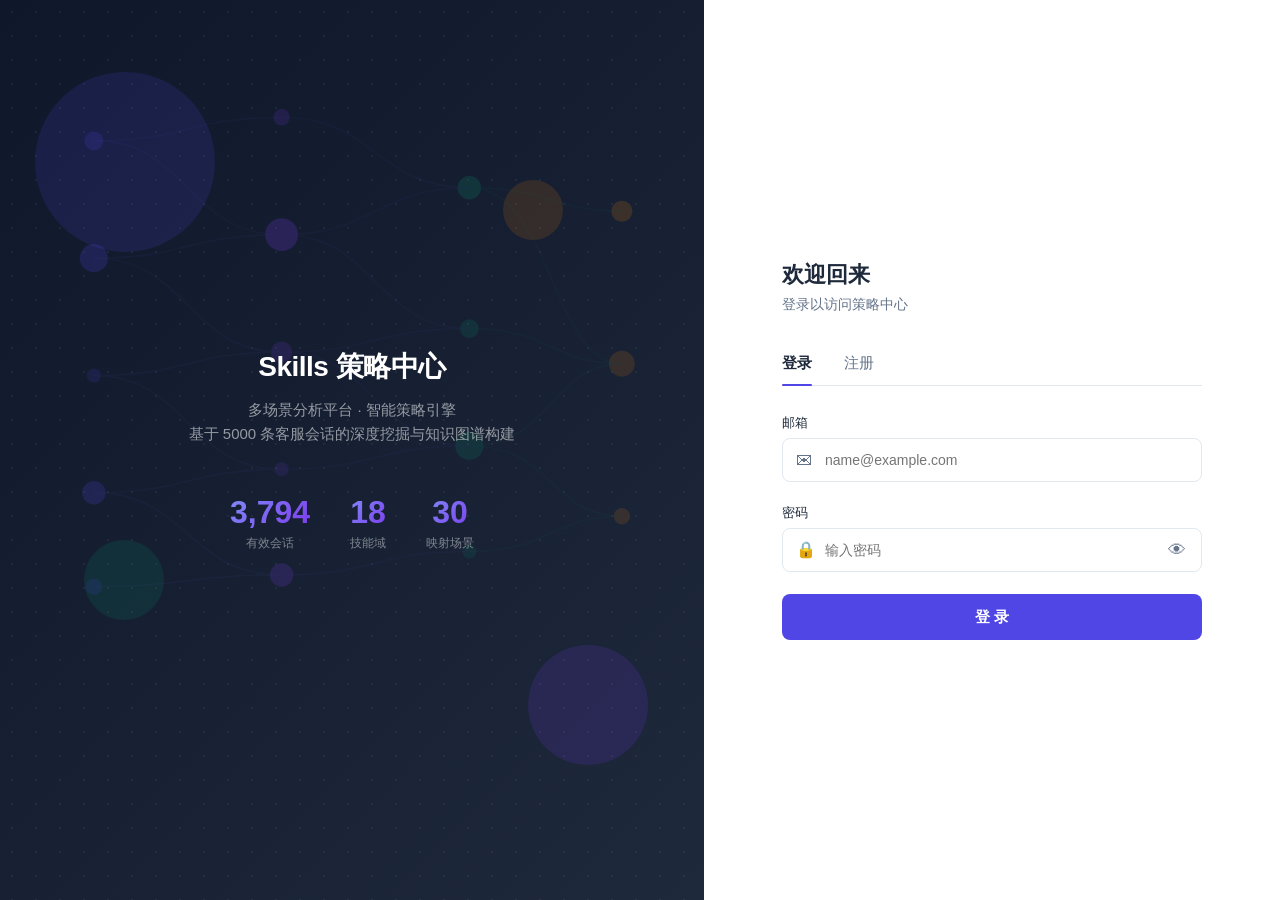
==== login.html @ cb1f709a "feat: add user registration and login authentication system - Add standalone login/register page wit" ====
<!DOCTYPE html>
<html lang="zh-CN">
<head>
  <meta charset="UTF-8">
  <meta name="viewport" content="width=device-width, initial-scale=1.0">
  <title>登录 - Skills 策略中心</title>
  <link rel="stylesheet" href="css/auth.css">
</head>
<body>

<div class="auth-page">
  <!-- Left Brand Panel -->
  <div class="auth-brand">
    <div class="auth-particle"></div>
    <div class="auth-particle"></div>
    <div class="auth-particle"></div>
    <div class="auth-particle"></div>

    <svg class="auth-neural" viewBox="0 0 600 600" xmlns="http://www.w3.org/2000/svg">
      <!-- Layer 0 nodes -->
      <circle cx="80" cy="120" r="8" fill="#4F46E5" opacity="0.6"><animate attributeName="opacity" values="0.4;0.8;0.4" dur="3s" repeatCount="indefinite"/></circle>
      <circle cx="80" cy="220" r="12" fill="#4F46E5" opacity="0.8"><animate attributeName="opacity" values="0.6;1;0.6" dur="4s" repeatCount="indefinite"/></circle>
      <circle cx="80" cy="320" r="6" fill="#4F46E5" opacity="0.5"/>
      <circle cx="80" cy="420" r="10" fill="#4F46E5" opacity="0.7"><animate attributeName="opacity" values="0.5;0.9;0.5" dur="3.5s" repeatCount="indefinite"/></circle>
      <circle cx="80" cy="500" r="7" fill="#4F46E5" opacity="0.5"/>
      <!-- Layer 1 nodes -->
      <circle cx="240" cy="100" r="7" fill="#7C3AED" opacity="0.6"/>
      <circle cx="240" cy="200" r="14" fill="#7C3AED" opacity="0.8"><animate attributeName="opacity" values="0.5;1;0.5" dur="3.2s" repeatCount="indefinite"/></circle>
      <circle cx="240" cy="300" r="9" fill="#7C3AED" opacity="0.6"><animate attributeName="opacity" values="0.4;0.8;0.4" dur="4.5s" repeatCount="indefinite"/></circle>
      <circle cx="240" cy="400" r="6" fill="#7C3AED" opacity="0.5"/>
      <circle cx="240" cy="490" r="10" fill="#7C3AED" opacity="0.7"/>
      <!-- Layer 2 nodes -->
      <circle cx="400" cy="160" r="10" fill="#059669" opacity="0.7"><animate attributeName="opacity" values="0.5;0.9;0.5" dur="3.8s" repeatCount="indefinite"/></circle>
      <circle cx="400" cy="280" r="8" fill="#059669" opacity="0.6"/>
      <circle cx="400" cy="380" r="12" fill="#059669" opacity="0.8"><animate attributeName="opacity" values="0.4;0.8;0.4" dur="4.2s" repeatCount="indefinite"/></circle>
      <circle cx="400" cy="470" r="6" fill="#059669" opacity="0.5"/>
      <!-- Layer 3 nodes -->
      <circle cx="530" cy="180" r="9" fill="#D97706" opacity="0.7"><animate attributeName="opacity" values="0.5;0.9;0.5" dur="3.5s" repeatCount="indefinite"/></circle>
      <circle cx="530" cy="310" r="11" fill="#D97706" opacity="0.8"><animate attributeName="opacity" values="0.4;0.8;0.4" dur="4s" repeatCount="indefinite"/></circle>
      <circle cx="530" cy="440" r="7" fill="#D97706" opacity="0.6"/>
      <!-- Edges -->
      <g stroke-width="1.2" fill="none" opacity="0.2" stroke-linecap="round">
        <path d="M80,120 C160,120 160,100 240,100" stroke="#6366F1"/>
        <path d="M80,120 C160,120 160,200 240,200" stroke="#6366F1"/>
        <path d="M80,220 C160,220 160,200 240,200" stroke="#6366F1"/>
        <path d="M80,220 C160,220 160,300 240,300" stroke="#6366F1"/>
        <path d="M80,320 C160,320 160,300 240,300" stroke="#6366F1"/>
        <path d="M80,320 C160,320 160,400 240,400" stroke="#6366F1"/>
        <path d="M80,420 C160,420 160,400 240,400" stroke="#6366F1"/>
        <path d="M80,420 C160,420 160,490 240,490" stroke="#6366F1"/>
        <path d="M80,500 C160,500 160,490 240,490" stroke="#6366F1"/>
        <path d="M240,100 C320,100 320,160 400,160" stroke="#7C3AED"/>
        <path d="M240,200 C320,200 320,160 400,160" stroke="#7C3AED"/>
        <path d="M240,200 C320,200 320,280 400,280" stroke="#7C3AED"/>
        <path d="M240,300 C320,300 320,280 400,280" stroke="#7C3AED"/>
        <path d="M240,300 C320,300 320,380 400,380" stroke="#7C3AED"/>
        <path d="M240,400 C320,400 320,380 400,380" stroke="#7C3AED"/>
        <path d="M240,490 C320,490 320,470 400,470" stroke="#7C3AED"/>
        <path d="M400,160 C470,160 470,180 530,180" stroke="#059669"/>
        <path d="M400,160 C470,160 470,310 530,310" stroke="#059669"/>
        <path d="M400,280 C470,280 470,310 530,310" stroke="#059669"/>
        <path d="M400,380 C470,380 470,310 530,310" stroke="#059669"/>
        <path d="M400,380 C470,380 470,440 530,440" stroke="#059669"/>
        <path d="M400,470 C470,470 470,440 530,440" stroke="#059669"/>
      </g>
    </svg>

    <div class="auth-brand-content">
      <div class="auth-brand-logo">Skills 策略中心</div>
      <div class="auth-brand-sub">多场景分析平台 · 智能策略引擎<br>基于 5000 条客服会话的深度挖掘与知识图谱构建</div>
      <div class="auth-brand-stats">
        <div class="auth-brand-stat">
          <div class="auth-brand-stat-value">3,794</div>
          <div class="auth-brand-stat-label">有效会话</div>
        </div>
        <div class="auth-brand-stat">
          <div class="auth-brand-stat-value">18</div>
          <div class="auth-brand-stat-label">技能域</div>
        </div>
        <div class="auth-brand-stat">
          <div class="auth-brand-stat-value">30</div>
          <div class="auth-brand-stat-label">映射场景</div>
        </div>
      </div>
    </div>
  </div>

  <!-- Right Form Panel -->
  <div class="auth-form-panel">
    <div class="auth-card">
      <div class="auth-mobile-brand">
        <div class="auth-mobile-brand-logo">Skills 策略中心</div>
        <div class="auth-mobile-brand-sub">多场景分析平台 · 智能策略引擎</div>
      </div>

      <h1 class="auth-card-title" id="formTitle">欢迎回来</h1>
      <p class="auth-card-desc" id="formDesc">登录以访问策略中心</p>

      <!-- Tabs -->
      <div class="auth-tabs">
        <button class="auth-tab active" id="tabLogin" data-mode="login">登录</button>
        <button class="auth-tab" id="tabRegister" data-mode="register">注册</button>
        <div class="auth-tab-indicator" id="tabIndicator"></div>
      </div>

      <!-- Global Error -->
      <div class="auth-global-error" id="globalError"></div>
      <div class="auth-lockout" id="lockoutMsg"></div>

      <!-- Login Form -->
      <form class="auth-form active" id="loginForm" novalidate>
        <div class="auth-field">
          <label class="auth-label">邮箱</label>
          <div class="auth-input-wrap">
            <span class="auth-input-icon">&#9993;</span>
            <input class="auth-input" type="email" id="loginEmail" placeholder="name@example.com" autocomplete="email">
          </div>
          <div class="auth-field-error" id="loginEmailErr"></div>
        </div>
        <div class="auth-field">
          <label class="auth-label">密码</label>
          <div class="auth-input-wrap">
            <span class="auth-input-icon">&#128274;</span>
            <input class="auth-input" type="password" id="loginPwd" placeholder="输入密码" autocomplete="current-password">
            <button type="button" class="auth-eye-btn" data-target="loginPwd">&#128065;</button>
          </div>
          <div class="auth-field-error" id="loginPwdErr"></div>
        </div>
        <button type="submit" class="auth-submit" id="loginBtn">
          <span class="auth-spinner"></span>
          <span class="auth-submit-text">登 录</span>
        </button>
      </form>

      <!-- Register Form -->
      <form class="auth-form" id="registerForm" novalidate>
        <div class="auth-field">
          <label class="auth-label">邮箱</label>
          <div class="auth-input-wrap">
            <span class="auth-input-icon">&#9993;</span>
            <input class="auth-input" type="email" id="regEmail" placeholder="name@example.com" autocomplete="email">
          </div>
          <div class="auth-field-error" id="regEmailErr"></div>
        </div>
        <div class="auth-field">
          <label class="auth-label">用户名</label>
          <div class="auth-input-wrap">
            <span class="auth-input-icon">&#128100;</span>
            <input class="auth-input" type="text" id="regName" placeholder="您的名字" autocomplete="name">
          </div>
          <div class="auth-field-error" id="regNameErr"></div>
        </div>
        <div class="auth-field">
          <label class="auth-label">密码</label>
          <div class="auth-input-wrap">
            <span class="auth-input-icon">&#128274;</span>
            <input class="auth-input" type="password" id="regPwd" placeholder="至少 6 个字符" autocomplete="new-password">
            <button type="button" class="auth-eye-btn" data-target="regPwd">&#128065;</button>
          </div>
          <div class="auth-field-error" id="regPwdErr"></div>
          <div class="auth-strength" id="pwdStrength">
            <div class="auth-strength-bar"></div>
            <div class="auth-strength-bar"></div>
            <div class="auth-strength-bar"></div>
            <div class="auth-strength-bar"></div>
          </div>
          <div class="auth-strength-label" id="pwdStrengthLabel"></div>
        </div>
        <div class="auth-field">
          <label class="auth-label">确认密码</label>
          <div class="auth-input-wrap">
            <span class="auth-input-icon">&#128274;</span>
            <input class="auth-input" type="password" id="regPwdConfirm" placeholder="再次输入密码" autocomplete="new-password">
          </div>
          <div class="auth-field-error" id="regPwdConfirmErr"></div>
        </div>
        <button type="submit" class="auth-submit" id="regBtn">
          <span class="auth-spinner"></span>
          <span class="auth-submit-text">注 册</span>
        </button>
      </form>

    </div>
  </div>
</div>

<script type="module">
import { login, register, getSession, evaluatePasswordStrength } from './js/auth.js';

// Reverse guard: already logged in → go to main app
if (getSession()) {
  window.location.replace('index.html');
}

// Elements
const tabLogin = document.getElementById('tabLogin');
const tabRegister = document.getElementById('tabRegister');
const indicator = document.getElementById('tabIndicator');
const loginForm = document.getElementById('loginForm');
const registerForm = document.getElementById('registerForm');
const formTitle = document.getElementById('formTitle');
const formDesc = document.getElementById('formDesc');
const globalError = document.getElementById('globalError');
const lockoutMsg = document.getElementById('lockoutMsg');

// Tab indicator position
function updateIndicator(tab) {
  indicator.style.left = tab.offsetLeft + 'px';
  indicator.style.width = tab.offsetWidth + 'px';
}

// Initialize indicator
requestAnimationFrame(() => updateIndicator(tabLogin));

// Tab switching
function switchMode(mode) {
  const isLogin = mode === 'login';
  tabLogin.classList.toggle('active', isLogin);
  tabRegister.classList.toggle('active', !isLogin);
  loginForm.classList.toggle('active', isLogin);
  registerForm.classList.toggle('active', !isLogin);
  formTitle.textContent = isLogin ? '欢迎回来' : '创建账号';
  formDesc.textContent = isLogin ? '登录以访问策略中心' : '注册以开始使用策略中心';
  updateIndicator(isLogin ? tabLogin : tabRegister);
  globalError.classList.remove('show');
  lockoutMsg.classList.remove('show');
  clearFieldErrors();
}

tabLogin.addEventListener('click', () => switchMode('login'));
tabRegister.addEventListener('click', () => switchMode('register'));

// Field error helpers
function showFieldErr(id, msg) {
  const el = document.getElementById(id);
  el.textContent = msg;
  el.classList.add('show');
  el.previousElementSibling.querySelector('.auth-input')?.classList.add('error');
}
function clearFieldErr(id) {
  const el = document.getElementById(id);
  el.textContent = '';
  el.classList.remove('show');
  el.previousElementSibling?.querySelector('.auth-input')?.classList.remove('error');
}
function clearFieldErrors() {
  document.querySelectorAll('.auth-field-error').forEach(e => {
    e.textContent = ''; e.classList.remove('show');
  });
  document.querySelectorAll('.auth-input').forEach(e => e.classList.remove('error'));
}

// Eye toggle
document.querySelectorAll('.auth-eye-btn').forEach(btn => {
  btn.addEventListener('click', () => {
    const input = document.getElementById(btn.dataset.target);
    const isPwd = input.type === 'password';
    input.type = isPwd ? 'text' : 'password';
    btn.innerHTML = isPwd ? '&#128064;' : '&#128065;';
  });
});

// Password strength
const regPwd = document.getElementById('regPwd');
const strengthBars = document.querySelectorAll('#pwdStrength .auth-strength-bar');
const strengthLabel = document.getElementById('pwdStrengthLabel');

regPwd.addEventListener('input', () => {
  const { level, label, color } = evaluatePasswordStrength(regPwd.value);
  strengthBars.forEach((bar, i) => {
    bar.style.background = i <= level ? color : '';
  });
  strengthLabel.textContent = regPwd.value ? label : '';
  strengthLabel.style.color = color;
});

// Lockout
let failCount = 0;
let lockedUntil = 0;

function checkLocked() {
  if (Date.now() < lockedUntil) {
    const secs = Math.ceil((lockedUntil - Date.now()) / 1000);
    lockoutMsg.textContent = `操作过于频繁，请 ${secs} 秒后重试`;
    lockoutMsg.classList.add('show');
    return true;
  }
  lockoutMsg.classList.remove('show');
  return false;
}

function setLoading(btn, loading) {
  btn.classList.toggle('loading', loading);
  btn.disabled = loading;
}

// Login submit
loginForm.addEventListener('submit', async (e) => {
  e.preventDefault();
  clearFieldErrors();
  globalError.classList.remove('show');
  if (checkLocked()) return;

  const email = document.getElementById('loginEmail').value;
  const pwd = document.getElementById('loginPwd').value;
  let valid = true;

  if (!email) { showFieldErr('loginEmailErr', '请输入邮箱'); valid = false; }
  if (!pwd) { showFieldErr('loginPwdErr', '请输入密码'); valid = false; }
  if (!valid) return;

  const btn = document.getElementById('loginBtn');
  setLoading(btn, true);

  await new Promise(r => setTimeout(r, 600));
  const res = await login({ email, password: pwd });
  setLoading(btn, false);

  if (res.ok) {
    window.location.href = 'index.html';
  } else {
    failCount++;
    if (failCount >= 3) {
      lockedUntil = Date.now() + 5000;
      failCount = 0;
      checkLocked();
      const timer = setInterval(() => { if (!checkLocked()) clearInterval(timer); }, 1000);
    }
    globalError.textContent = res.error;
    globalError.classList.add('show');
  }
});

// Register submit
registerForm.addEventListener('submit', async (e) => {
  e.preventDefault();
  clearFieldErrors();
  globalError.classList.remove('show');

  const email = document.getElementById('regEmail').value;
  const name = document.getElementById('regName').value;
  const pwd = regPwd.value;
  const pwd2 = document.getElementById('regPwdConfirm').value;
  let valid = true;

  if (!email || !/^[^\s@]+@[^\s@]+\.[^\s@]+$/.test(email)) { showFieldErr('regEmailErr', '请输入有效邮箱'); valid = false; }
  if (!name || name.length < 2) { showFieldErr('regNameErr', '用户名至少 2 个字符'); valid = false; }
  if (!pwd || pwd.length < 6) { showFieldErr('regPwdErr', '密码至少 6 个字符'); valid = false; }
  if (pwd !== pwd2) { showFieldErr('regPwdConfirmErr', '两次密码不一致'); valid = false; }
  if (!valid) return;

  const btn = document.getElementById('regBtn');
  setLoading(btn, true);

  await new Promise(r => setTimeout(r, 600));
  const res = await register({ email, password: pwd, name });
  setLoading(btn, false);

  if (res.ok) {
    window.location.href = 'index.html';
  } else {
    globalError.textContent = res.error;
    globalError.classList.add('show');
  }
});

// Clear errors on input
document.querySelectorAll('.auth-input').forEach(input => {
  input.addEventListener('input', () => {
    input.classList.remove('error');
    const errEl = input.closest('.auth-field')?.querySelector('.auth-field-error');
    if (errEl) { errEl.textContent = ''; errEl.classList.remove('show'); }
    globalError.classList.remove('show');
  });
});
</script>

</body>
</html>
---- css/auth.css ----
/* ================================================================
   Auth Page — Login / Register
   ================================================================ */
:root {
  --primary: #4F46E5;
  --primary-light: #818CF8;
  --primary-dark: #3730A3;
  --accent: #7C3AED;
  --success: #059669;
  --warning: #D97706;
  --danger: #DC2626;
  --bg: #F8FAFC;
  --card: #FFFFFF;
  --text: #1E293B;
  --text-secondary: #64748B;
  --border: #E2E8F0;
  --radius: 12px;
  --shadow: 0 1px 3px rgba(0,0,0,.1), 0 1px 2px rgba(0,0,0,.06);
  --shadow-lg: 0 10px 15px -3px rgba(0,0,0,.1), 0 4px 6px -2px rgba(0,0,0,.05);
}

* { margin: 0; padding: 0; box-sizing: border-box; }

body {
  font-family: -apple-system, BlinkMacSystemFont, 'Segoe UI', Roboto, 'Helvetica Neue', Arial, sans-serif;
  -webkit-font-smoothing: antialiased;
}

/* ── Page Layout ── */
.auth-page {
  min-height: 100vh;
  display: flex;
}

/* ── Left Brand Panel ── */
.auth-brand {
  flex: 0 0 55%;
  background: linear-gradient(135deg, #0F172A 0%, #1E293B 100%);
  position: relative;
  overflow: hidden;
  display: flex;
  flex-direction: column;
  justify-content: center;
  align-items: center;
  padding: 60px;
}

.auth-brand::before {
  content: '';
  position: absolute;
  inset: 0;
  background-image: radial-gradient(circle, rgba(255,255,255,0.05) 1px, transparent 1px);
  background-size: 24px 24px;
}

.auth-brand-content {
  position: relative;
  z-index: 2;
  text-align: center;
  max-width: 480px;
}

.auth-brand-logo {
  font-size: 28px;
  font-weight: 800;
  color: #fff;
  margin-bottom: 12px;
  letter-spacing: -0.5px;
}

.auth-brand-sub {
  font-size: 15px;
  color: rgba(255,255,255,0.55);
  margin-bottom: 48px;
  line-height: 1.6;
}

.auth-brand-stats {
  display: flex;
  gap: 40px;
  justify-content: center;
}

.auth-brand-stat {
  text-align: center;
}

.auth-brand-stat-value {
  font-size: 32px;
  font-weight: 800;
  background: linear-gradient(135deg, var(--primary-light), var(--accent));
  -webkit-background-clip: text;
  -webkit-text-fill-color: transparent;
  background-clip: text;
}

.auth-brand-stat-label {
  font-size: 12px;
  color: rgba(255,255,255,0.45);
  margin-top: 4px;
}

/* Neural network decoration */
.auth-neural {
  position: absolute;
  inset: 0;
  z-index: 1;
  opacity: 0.25;
}

/* Floating particles */
.auth-particle {
  position: absolute;
  border-radius: 50%;
  z-index: 1;
  opacity: 0.15;
}
.auth-particle:nth-child(1) { width: 180px; height: 180px; background: var(--primary); top: 8%; left: 5%; animation: authFloat 8s ease-in-out infinite; }
.auth-particle:nth-child(2) { width: 120px; height: 120px; background: var(--accent); bottom: 15%; right: 8%; animation: authFloat 6s ease-in-out infinite 1s; }
.auth-particle:nth-child(3) { width: 80px; height: 80px; background: var(--success); top: 60%; left: 12%; animation: authFloat 7s ease-in-out infinite 2s; }
.auth-particle:nth-child(4) { width: 60px; height: 60px; background: var(--warning); top: 20%; right: 20%; animation: authFloat 9s ease-in-out infinite 0.5s; }

/* ── Right Form Panel ── */
.auth-form-panel {
  flex: 1;
  display: flex;
  align-items: center;
  justify-content: center;
  padding: 40px;
  background: #fff;
}

.auth-card {
  width: 100%;
  max-width: 420px;
  animation: authFadeIn 0.5s ease-out;
}

.auth-card-title {
  font-size: 22px;
  font-weight: 700;
  color: var(--text);
  margin-bottom: 6px;
}

.auth-card-desc {
  font-size: 14px;
  color: var(--text-secondary);
  margin-bottom: 28px;
}

/* ── Tabs ── */
.auth-tabs {
  display: flex;
  gap: 32px;
  margin-bottom: 28px;
  border-bottom: 1px solid var(--border);
  position: relative;
}

.auth-tab {
  padding: 12px 0;
  font-size: 15px;
  font-weight: 500;
  color: var(--text-secondary);
  cursor: pointer;
  border: none;
  background: none;
  font-family: inherit;
  transition: color 0.2s;
  position: relative;
}
.auth-tab:hover { color: var(--text); }
.auth-tab.active { color: var(--text); font-weight: 600; }

.auth-tab-indicator {
  position: absolute;
  bottom: -1px;
  height: 2px;
  background: var(--primary);
  border-radius: 1px;
  transition: left 0.3s ease, width 0.3s ease;
}

/* ── Form ── */
.auth-form { display: none; }
.auth-form.active { display: block; }

.auth-field {
  margin-bottom: 18px;
}

.auth-label {
  display: block;
  font-size: 13px;
  font-weight: 500;
  color: var(--text);
  margin-bottom: 6px;
}

.auth-input-wrap {
  position: relative;
  display: flex;
  align-items: center;
}

.auth-input-icon {
  position: absolute;
  left: 14px;
  font-size: 16px;
  color: var(--text-secondary);
  pointer-events: none;
  line-height: 1;
}

.auth-input {
  width: 100%;
  height: 44px;
  padding: 0 14px 0 42px;
  border: 1px solid var(--border);
  border-radius: 8px;
  font-size: 14px;
  font-family: inherit;
  color: var(--text);
  outline: none;
  background: #fff;
  transition: border-color 0.2s, box-shadow 0.2s;
}
.auth-input:focus {
  border-color: var(--primary-light);
  box-shadow: 0 0 0 3px rgba(79,70,229,0.08);
}
.auth-input.error {
  border-color: var(--danger);
  box-shadow: 0 0 0 3px rgba(220,38,38,0.06);
}

.auth-eye-btn {
  position: absolute;
  right: 12px;
  cursor: pointer;
  background: none;
  border: none;
  font-size: 18px;
  color: var(--text-secondary);
  padding: 4px;
  line-height: 1;
  transition: color 0.15s;
}
.auth-eye-btn:hover { color: var(--text); }

.auth-field-error {
  font-size: 12px;
  color: var(--danger);
  margin-top: 4px;
  max-height: 0;
  overflow: hidden;
  opacity: 0;
  transition: all 0.2s ease;
}
.auth-field-error.show {
  max-height: 28px;
  opacity: 1;
}

/* ── Password Strength ── */
.auth-strength {
  display: flex;
  gap: 4px;
  margin-top: 8px;
  height: 4px;
}
.auth-strength-bar {
  flex: 1;
  border-radius: 2px;
  background: var(--border);
  transition: background 0.3s;
}
.auth-strength-label {
  font-size: 11px;
  margin-top: 4px;
  font-weight: 500;
  transition: color 0.3s;
}

/* ── Submit Button ── */
.auth-submit {
  width: 100%;
  height: 46px;
  border-radius: 8px;
  font-size: 15px;
  font-weight: 600;
  cursor: pointer;
  border: none;
  background: var(--primary);
  color: #fff;
  font-family: inherit;
  transition: background 0.2s, opacity 0.2s;
  display: flex;
  align-items: center;
  justify-content: center;
  gap: 8px;
  margin-top: 8px;
}
.auth-submit:hover { background: var(--primary-dark); }
.auth-submit:disabled {
  opacity: 0.6;
  cursor: not-allowed;
}

.auth-spinner {
  width: 18px;
  height: 18px;
  border: 2px solid rgba(255,255,255,0.3);
  border-top-color: #fff;
  border-radius: 50%;
  animation: authSpin 0.6s linear infinite;
  display: none;
}
.auth-submit.loading .auth-spinner { display: block; }
.auth-submit.loading .auth-submit-text { display: none; }

/* ── Global Error ── */
.auth-global-error {
  background: #FEF2F2;
  border: 1px solid #FECACA;
  border-radius: 8px;
  padding: 10px 14px;
  font-size: 13px;
  color: var(--danger);
  margin-bottom: 16px;
  display: none;
  animation: authFadeIn 0.2s ease;
}
.auth-global-error.show { display: block; }

/* ── Lockout Warning ── */
.auth-lockout {
  background: #FFFBEB;
  border: 1px solid #FDE68A;
  border-radius: 8px;
  padding: 10px 14px;
  font-size: 13px;
  color: var(--warning);
  margin-bottom: 16px;
  display: none;
}
.auth-lockout.show { display: block; }

/* ── Mobile Brand Bar ── */
.auth-mobile-brand {
  display: none;
  padding: 20px;
  text-align: center;
}
.auth-mobile-brand-logo {
  font-size: 20px;
  font-weight: 700;
  color: var(--text);
}
.auth-mobile-brand-sub {
  font-size: 12px;
  color: var(--text-secondary);
  margin-top: 4px;
}

/* ── Animations ── */
@keyframes authFadeIn {
  from { opacity: 0; transform: translateY(16px); }
  to { opacity: 1; transform: translateY(0); }
}

@keyframes authFloat {
  0%, 100% { transform: translateY(0) rotate(0deg); }
  50% { transform: translateY(-24px) rotate(3deg); }
}

@keyframes authSpin {
  to { transform: rotate(360deg); }
}

@keyframes authPulse {
  0%, 100% { opacity: 0.15; transform: scale(1); }
  50% { opacity: 0.35; transform: scale(1.15); }
}

/* ── Responsive ── */
@media (max-width: 768px) {
  .auth-brand { display: none; }
  .auth-form-panel { padding: 24px; }
  .auth-mobile-brand { display: block; }
  .auth-card { max-width: 100%; }
}

@media (max-width: 480px) {
  .auth-form-panel { padding: 16px; }
  .auth-brand-stats { gap: 20px; }
}
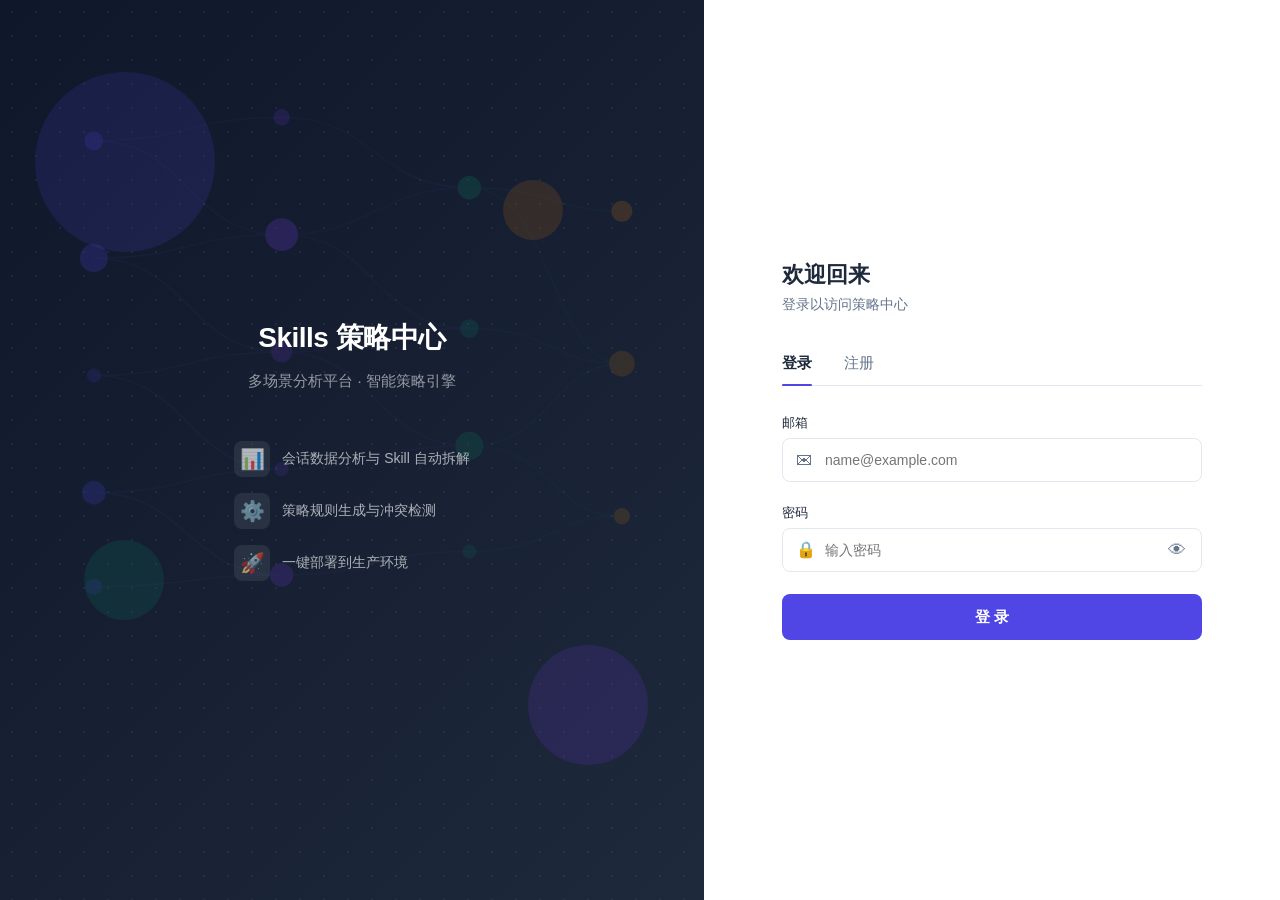
==== commit 12a61292: "feat: add Analysis Workbench + XLSX support + login/home updates - New module: Analysis Workbench (分" ====
--- a/login.html
+++ b/login.html
@@ -67,19 +67,19 @@
 
     <div class="auth-brand-content">
       <div class="auth-brand-logo">Skills 策略中心</div>
-      <div class="auth-brand-sub">多场景分析平台 · 智能策略引擎<br>基于 5000 条客服会话的深度挖掘与知识图谱构建</div>
-      <div class="auth-brand-stats">
-        <div class="auth-brand-stat">
-          <div class="auth-brand-stat-value">3,794</div>
-          <div class="auth-brand-stat-label">有效会话</div>
-        </div>
-        <div class="auth-brand-stat">
-          <div class="auth-brand-stat-value">18</div>
-          <div class="auth-brand-stat-label">技能域</div>
-        </div>
-        <div class="auth-brand-stat">
-          <div class="auth-brand-stat-value">30</div>
-          <div class="auth-brand-stat-label">映射场景</div>
+      <div class="auth-brand-sub">多场景分析平台 · 智能策略引擎</div>
+      <div class="auth-brand-features">
+        <div class="auth-brand-feature">
+          <span class="auth-brand-feature-icon">&#128202;</span>
+          <span>会话数据分析与 Skill 自动拆解</span>
+        </div>
+        <div class="auth-brand-feature">
+          <span class="auth-brand-feature-icon">&#9881;&#65039;</span>
+          <span>策略规则生成与冲突检测</span>
+        </div>
+        <div class="auth-brand-feature">
+          <span class="auth-brand-feature-icon">&#128640;</span>
+          <span>一键部署到生产环境</span>
         </div>
       </div>
     </div>
--- a/css/auth.css
+++ b/css/auth.css
@@ -75,29 +75,35 @@
   line-height: 1.6;
 }
 
-.auth-brand-stats {
-  display: flex;
-  gap: 40px;
+.auth-brand-stats,
+.auth-brand-stat,
+.auth-brand-stat-value,
+.auth-brand-stat-label { display: none; }
+
+.auth-brand-features {
+  display: flex;
+  flex-direction: column;
+  gap: 16px;
+  text-align: left;
+}
+.auth-brand-feature {
+  display: flex;
+  align-items: center;
+  gap: 12px;
+  font-size: 14px;
+  color: rgba(255,255,255,0.65);
+  line-height: 1.4;
+}
+.auth-brand-feature-icon {
+  font-size: 20px;
+  flex-shrink: 0;
+  width: 36px;
+  height: 36px;
+  display: flex;
+  align-items: center;
   justify-content: center;
-}
-
-.auth-brand-stat {
-  text-align: center;
-}
-
-.auth-brand-stat-value {
-  font-size: 32px;
-  font-weight: 800;
-  background: linear-gradient(135deg, var(--primary-light), var(--accent));
-  -webkit-background-clip: text;
-  -webkit-text-fill-color: transparent;
-  background-clip: text;
-}
-
-.auth-brand-stat-label {
-  font-size: 12px;
-  color: rgba(255,255,255,0.45);
-  margin-top: 4px;
+  background: rgba(255,255,255,0.08);
+  border-radius: 8px;
 }
 
 /* Neural network decoration */
